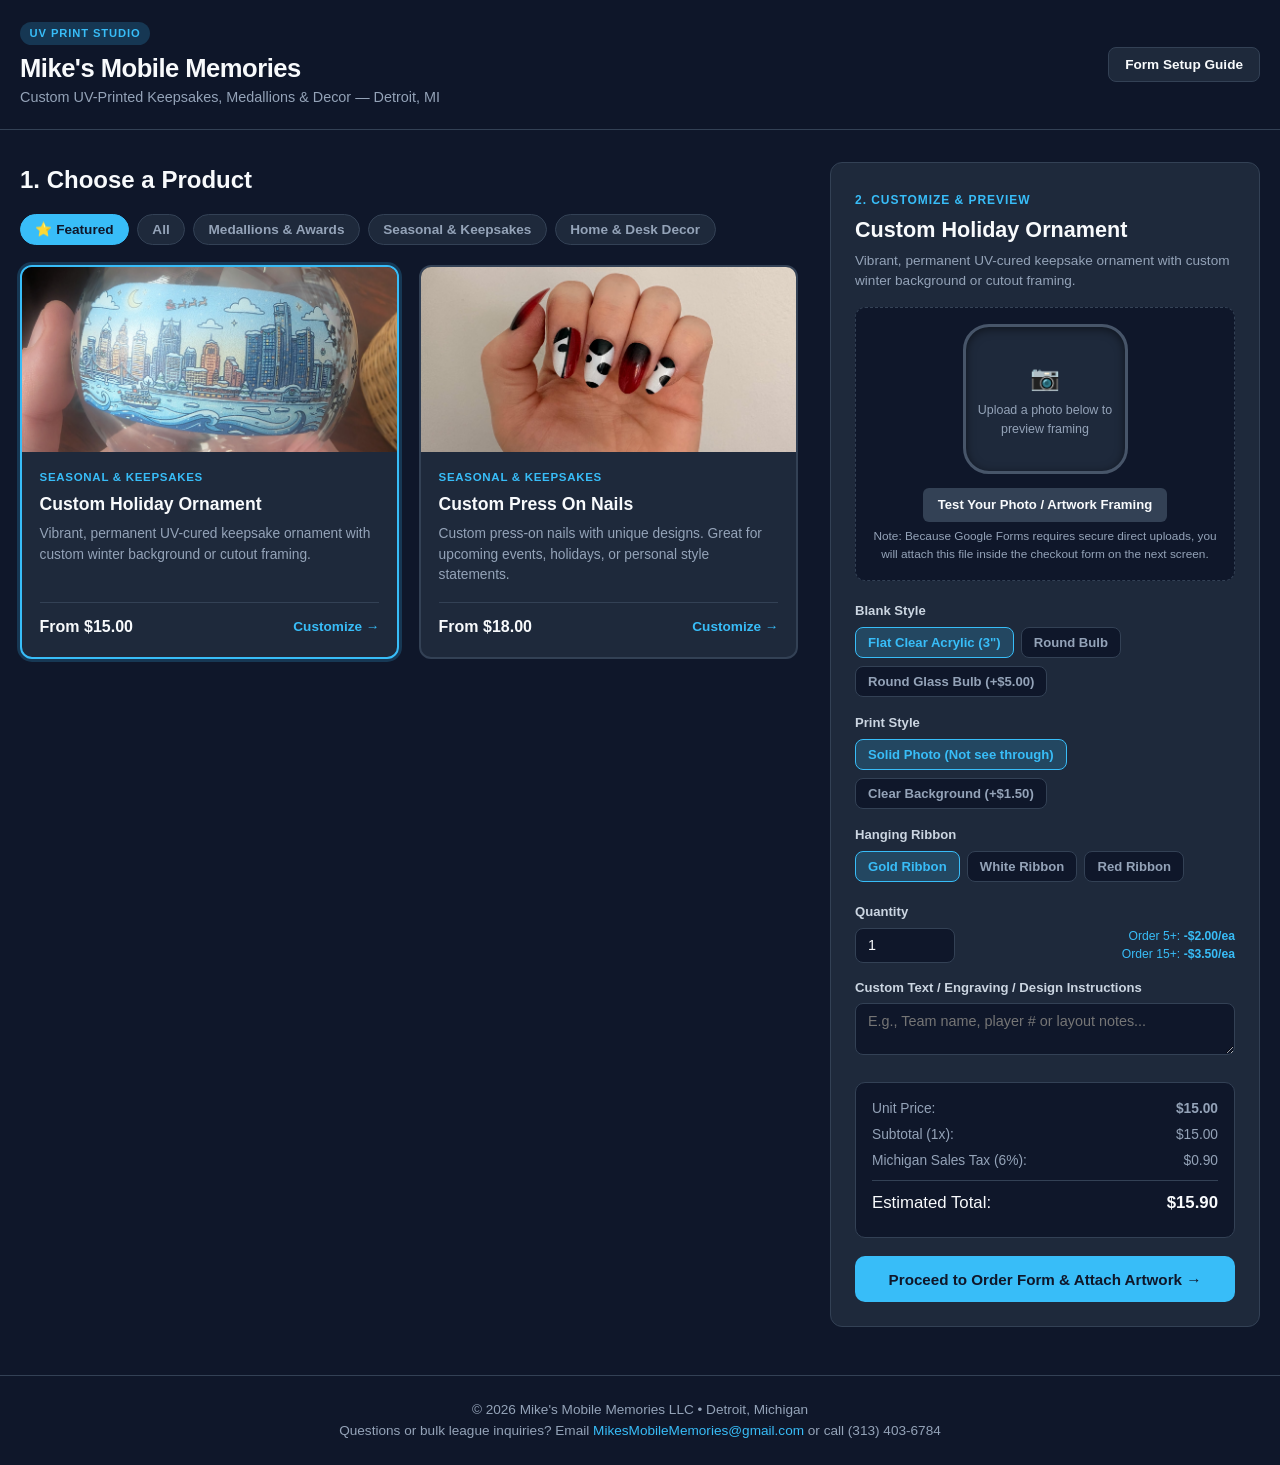
==== index.html @ 6a7f2d08 "First commit" ====
<!DOCTYPE html>
<html lang="en">
<head>
  <meta charset="UTF-8">
  <meta name="viewport" content="width=device-width, initial-scale=1.0">
  <title>Mike's Mobile Memories | Custom UV Printed Keepsakes & Awards</title>
  <link rel="stylesheet" href="./css/styles.css">
</head>
<body>
  <header class="site-header">
    <div class="container header-inner">
      <div class="brand">
        <span class="brand-badge">UV PRINT STUDIO</span>
        <h1>Mike's Mobile Memories</h1>
        <p class="tagline">Custom UV-Printed Keepsakes, Medallions & Decor — Detroit, MI</p>
      </div>
      <div class="header-actions">
        <button id="toggle-setup-btn" class="secondary-btn" type="button">Form Setup Guide</button>
      </div>
    </div>
  </header>

  <!-- Collapsible Setup Helper Banner for Mike -->
  <section id="setup-guide-drawer" class="setup-drawer hidden">
    <div class="container">
      <div class="setup-card">
        <div class="setup-header">
          <h2>Universal Google Form Setup Guide</h2>
          <button id="close-setup-btn" class="close-btn" type="button">&times;</button>
        </div>
        <p>This storefront uses a <strong>Universal 5-Field Mapping Strategy</strong>. Add new products in <code>data/catalog.js</code> anytime without ever editing your Google Form or HTML.</p>
        <ol class="setup-steps">
          <li>Create a Google Form with 5 <strong>Short Answer</strong> questions at the top: <em>Selected Product</em>, <em>Selected Options / Specs</em>, <em>Quantity</em>, <em>Estimated Price Summary</em>, and <em>Custom Notes</em>.</li>
          <li>Add a <strong>File Upload</strong> question below those so the customer can attach their high-res artwork, plus their Name, Email, and Phone.</li>
          <li>In your Google Form editor, click the <strong>three dots (top right) &rarr; Get pre-filled link</strong>, type dummy text into the 5 fields, click <strong>Get Link</strong>, and copy the <code>entry.XXXXXXX</code> IDs into <code>data/config.js</code>.</li>
        </ol>
      </div>
    </div>
  </section>

  <main class="container main-layout">
    <!-- Left Column: Product Catalog -->
    <section class="catalog-section">
      <div class="section-header">
        <h2>1. Choose a Product</h2>
        <div id="category-filters" class="filter-bar"></div>
      </div>
      <div id="product-grid" class="product-grid"></div>
    </section>

    <!-- Right Column: Sticky Interactive Customizer & Order Builder -->
    <aside class="customizer-sidebar">
      <div class="customizer-card">
        <div class="customizer-header">
          <span class="step-label">2. Customize &amp; Preview</span>
          <h2 id="customizer-title">Select a Product</h2>
          <p id="customizer-desc" class="customizer-desc"></p>
        </div>

        <!-- Live Photo Preview Frame -->
        <div class="preview-stage">
          <div id="artwork-preview-frame" class="preview-frame shape-circle">
            <img id="preview-img" src="" alt="Customer artwork preview" style="display: none;">
            <div id="preview-placeholder" class="preview-placeholder">
              <span class="preview-icon">&#128247;</span>
              <span id="preview-shape-label">Upload a photo below to preview framing</span>
            </div>
          </div>
          <div class="file-upload-wrapper">
            <label for="photo-upload" class="upload-label">
              <span>Test Your Photo / Artwork Framing</span>
              <input type="file" id="photo-upload" accept="image/*">
            </label>
            <button type="button" id="clear-photo-btn" class="text-btn" style="display: none;">Clear Photo</button>
          </div>
          <p class="upload-hint">Note: Because Google Forms requires secure direct uploads, you will attach this file inside the checkout form on the next screen.</p>
        </div>

        <!-- Dynamic Option Groups Injected from data/catalog.js -->
        <div id="dynamic-options-container" class="options-container"></div>

        <!-- Quantity & Custom Notes -->
        <div class="order-inputs">
          <div class="input-group qty-row">
            <div>
              <label for="qty-input">Quantity</label>
              <input type="number" id="qty-input" min="1" max="500" value="1">
            </div>
            <div id="bulk-tiers-hint" class="bulk-tiers-hint"></div>
          </div>

          <div class="input-group">
            <label for="custom-notes">Custom Text / Engraving / Design Instructions</label>
            <textarea id="custom-notes" rows="2" placeholder="E.g., Team name, player # or layout notes..."></textarea>
          </div>
        </div>

        <!-- Live Pricing Breakdown with 6% MI Sales Tax -->
        <div class="pricing-box">
          <div id="bulk-discount-badge" class="discount-badge" style="display: none;"></div>
          <div class="price-row">
            <span>Unit Price:</span>
            <strong id="unit-price-val">$0.00</strong>
          </div>
          <div class="price-row">
            <span>Subtotal (<span id="summary-qty">1</span>x):</span>
            <span id="subtotal-val">$0.00</span>
          </div>
          <div class="price-row">
            <span>Michigan Sales Tax (6%):</span>
            <span id="tax-val">$0.00</span>
          </div>
          <div class="price-row total-row">
            <span>Estimated Total:</span>
            <strong id="total-val">$0.00</strong>
          </div>
        </div>

        <button type="button" id="proceed-checkout-btn" class="checkout-btn">
          Proceed to Order Form &amp; Attach Artwork &rarr;
        </button>
      </div>
    </aside>
  </main>

  <footer class="site-footer">
    <div class="container footer-inner">
      <p>&copy; <span id="footer-year">2026</span> Mike's Mobile Memories LLC &bull; Detroit, Michigan</p>
      <p>Questions or bulk league inquiries? Email <a href="mailto:MikesMobileMemories@gmail.com">MikesMobileMemories@gmail.com</a> or call (313) 403-6784</p>
    </div>
  </footer>

  <script type="module" src="./js/app.js"></script>
</body>
</html>
---- css/styles.css ----
:root {
  --bg-dark: #0f172a;
  --bg-card: #1e293b;
  --bg-elevated: #334155;
  --text-main: #f8fafc;
  --text-muted: #94a3b8;
  --accent: #38bdf8;
  --accent-hover: #0284c7;
  --accent-glow: rgba(56, 189, 248, 0.2);
  --success: #22c55e;
  --border: #334155;
  --radius: 12px;
}

* {
  box-sizing: border-box;
  margin: 0;
  padding: 0;
}

body {
  font-family: -apple-system, BlinkMacSystemFont, "Segoe UI", Roboto, Helvetica, Arial, sans-serif;
  background-color: var(--bg-dark);
  color: var(--text-main);
  line-height: 1.5;
  min-height: 100vh;
  display: flex;
  flex-direction: column;
}

.container {
  max-width: 1280px;
  margin: 0 auto;
  padding: 0 1.25rem;
}

/* Header */
.site-header {
  background: rgba(15, 23, 42, 0.9);
  border-bottom: 1px solid var(--border);
  padding: 1.25rem 0;
  position: sticky;
  top: 0;
  z-index: 50;
  backdrop-filter: blur(8px);
}

.header-inner {
  display: flex;
  justify-content: space-between;
  align-items: center;
  flex-wrap: wrap;
  gap: 1rem;
}

.brand-badge {
  display: inline-block;
  font-size: 0.7rem;
  font-weight: 700;
  letter-spacing: 0.08em;
  color: var(--accent);
  background: var(--accent-glow);
  padding: 0.2rem 0.6rem;
  border-radius: 999px;
  margin-bottom: 0.25rem;
}

.brand h1 {
  font-size: 1.6rem;
  font-weight: 800;
  letter-spacing: -0.02em;
}

.tagline {
  color: var(--text-muted);
  font-size: 0.9rem;
}

.secondary-btn {
  background: var(--bg-card);
  color: var(--text-main);
  border: 1px solid var(--border);
  padding: 0.55rem 1rem;
  border-radius: 8px;
  font-size: 0.85rem;
  font-weight: 600;
  cursor: pointer;
  transition: all 0.15s ease;
}

.secondary-btn:hover {
  border-color: var(--accent);
  color: var(--accent);
}

/* Setup Guide Drawer */
.setup-drawer {
  background: #172554;
  border-bottom: 1px solid #1e40af;
  padding: 1.25rem 0;
}

.setup-drawer.hidden {
  display: none;
}

.setup-card {
  background: rgba(15, 23, 42, 0.65);
  border: 1px solid rgba(56, 189, 248, 0.3);
  border-radius: var(--radius);
  padding: 1.25rem;
}

.setup-header {
  display: flex;
  justify-content: space-between;
  align-items: center;
  margin-bottom: 0.5rem;
}

.setup-header h2 {
  font-size: 1.1rem;
  color: var(--accent);
}

.close-btn {
  background: none;
  border: none;
  color: var(--text-muted);
  font-size: 1.5rem;
  cursor: pointer;
}

.setup-steps {
  margin-top: 0.75rem;
  padding-left: 1.25rem;
  font-size: 0.9rem;
  color: #e2e8f0;
}

.setup-steps li {
  margin-bottom: 0.4rem;
}

code {
  background: var(--bg-dark);
  padding: 0.15rem 0.4rem;
  border-radius: 4px;
  color: var(--accent);
  font-size: 0.85em;
}

/* Main Grid Layout */
.main-layout {
  display: grid;
  grid-template-columns: 1fr 430px;
  gap: 2rem;
  padding-top: 2rem;
  padding-bottom: 3rem;
  flex: 1;
}

@media (max-width: 960px) {
  .main-layout {
    grid-template-columns: 1fr;
  }
}

/* Filter Bar */
.section-header {
  display: flex;
  justify-content: space-between;
  align-items: center;
  flex-wrap: wrap;
  gap: 1rem;
  margin-bottom: 1.25rem;
}

.filter-bar {
  display: flex;
  gap: 0.5rem;
  flex-wrap: wrap;
}

.filter-btn {
  background: var(--bg-card);
  color: var(--text-muted);
  border: 1px solid var(--border);
  padding: 0.4rem 0.9rem;
  border-radius: 999px;
  font-size: 0.85rem;
  font-weight: 600;
  cursor: pointer;
  transition: all 0.15s ease;
}

.filter-btn:hover {
  color: var(--text-main);
}

.filter-btn.active {
  background: var(--accent);
  color: var(--bg-dark);
  border-color: var(--accent);
}

/* Product Grid */
.product-grid {
  display: grid;
  grid-template-columns: repeat(auto-fill, minmax(260px, 1fr));
  gap: 1.25rem;
}

.product-card {
  background: var(--bg-card);
  border: 2px solid var(--border);
  border-radius: var(--radius);
  overflow: hidden;
  cursor: pointer;
  transition: transform 0.15s ease, border-color 0.15s ease, box-shadow 0.15s ease;
  display: flex;
  flex-direction: column;
}

.product-card:hover {
  transform: translateY(-2px);
  border-color: #64748b;
}

.product-card.selected {
  border-color: var(--accent);
  box-shadow: 0 0 0 3px var(--accent-glow);
}

.card-img {
  width: 100%;
  height: 185px;
  object-fit: cover;
  background: #0f172a;
}

.card-body {
  padding: 1.1rem;
  display: flex;
  flex-direction: column;
  flex: 1;
}

.category-badge {
  font-size: 0.72rem;
  text-transform: uppercase;
  letter-spacing: 0.06em;
  color: var(--accent);
  font-weight: 700;
  margin-bottom: 0.3rem;
}

.card-body h3 {
  font-size: 1.1rem;
  margin-bottom: 0.4rem;
}

.card-body p {
  color: var(--text-muted);
  font-size: 0.86rem;
  margin-bottom: 1rem;
  flex: 1;
}

.card-footer {
  display: flex;
  justify-content: space-between;
  align-items: center;
  padding-top: 0.75rem;
  border-top: 1px solid var(--border);
}

.price-tag {
  font-weight: 700;
  font-size: 1rem;
  color: var(--text-main);
}

.select-btn {
  background: transparent;
  color: var(--accent);
  border: none;
  font-weight: 600;
  font-size: 0.85rem;
  cursor: pointer;
}

/* Customizer Sidebar */
.customizer-sidebar {
  position: relative;
}

.customizer-card {
  background: var(--bg-card);
  border: 1px solid var(--border);
  border-radius: var(--radius);
  padding: 1.5rem;
  position: sticky;
  top: 5.5rem;
}

.step-label {
  font-size: 0.75rem;
  text-transform: uppercase;
  letter-spacing: 0.08em;
  color: var(--accent);
  font-weight: 700;
}

.customizer-header h2 {
  font-size: 1.35rem;
  margin-top: 0.2rem;
}

.customizer-desc {
  font-size: 0.85rem;
  color: var(--text-muted);
  margin-top: 0.25rem;
  margin-bottom: 1rem;
}

/* Live Artwork Preview Frame */
.preview-stage {
  background: var(--bg-dark);
  border: 1px dashed var(--border);
  border-radius: 10px;
  padding: 1rem;
  text-align: center;
  margin-bottom: 1.25rem;
}

.preview-frame {
  margin: 0 auto 0.85rem;
  background: #1e293b;
  border: 3px solid #475569;
  overflow: hidden;
  display: flex;
  align-items: center;
  justify-content: center;
  position: relative;
  box-shadow: inset 0 2px 10px rgba(0, 0, 0, 0.5);
  transition: all 0.25s ease;
}

.preview-frame.shape-circle {
  width: 155px;
  height: 155px;
  border-radius: 50%;
}

.preview-frame.shape-square {
  width: 155px;
  height: 155px;
  border-radius: 6px;
}

.preview-frame.shape-rounded {
  width: 165px;
  height: 150px;
  border-radius: 26px;
}

.preview-frame.shape-rect {
  width: 200px;
  height: 145px;
  border-radius: 6px;
}

#preview-img {
  width: 100%;
  height: 100%;
  object-fit: cover;
}

.preview-placeholder {
  padding: 0.75rem;
  color: var(--text-muted);
  font-size: 0.78rem;
  display: flex;
  flex-direction: column;
  align-items: center;
  gap: 0.35rem;
}

.preview-icon {
  font-size: 1.5rem;
}

.file-upload-wrapper {
  display: flex;
  justify-content: center;
  align-items: center;
  gap: 0.75rem;
  margin-bottom: 0.4rem;
}

.upload-label {
  display: inline-block;
  background: var(--bg-elevated);
  color: var(--text-main);
  padding: 0.45rem 0.9rem;
  border-radius: 6px;
  font-size: 0.82rem;
  font-weight: 600;
  cursor: pointer;
  transition: background 0.15s ease;
}

.upload-label:hover {
  background: #475569;
}

.upload-label input[type="file"] {
  display: none;
}

.text-btn {
  background: none;
  border: none;
  color: #f87171;
  font-size: 0.8rem;
  cursor: pointer;
  text-decoration: underline;
}

.upload-hint {
  font-size: 0.74rem;
  color: var(--text-muted);
}

/* Dynamic Option Groups */
.options-container {
  display: flex;
  flex-direction: column;
  gap: 1rem;
  margin-bottom: 1.25rem;
}

.option-group label {
  display: block;
  font-size: 0.82rem;
  font-weight: 700;
  color: #cbd5e1;
  margin-bottom: 0.4rem;
}

.choices-grid {
  display: flex;
  flex-wrap: wrap;
  gap: 0.45rem;
}

.choice-pill {
  background: var(--bg-dark);
  color: var(--text-muted);
  border: 1px solid var(--border);
  padding: 0.45rem 0.75rem;
  border-radius: 8px;
  font-size: 0.82rem;
  font-weight: 600;
  cursor: pointer;
  transition: all 0.15s ease;
}

.choice-pill:hover {
  border-color: #64748b;
  color: var(--text-main);
}

.choice-pill.active {
  background: var(--accent-glow);
  color: var(--accent);
  border-color: var(--accent);
}

/* Quantity & Notes */
.order-inputs {
  display: flex;
  flex-direction: column;
  gap: 0.9rem;
  margin-bottom: 1.25rem;
}

.input-group label {
  display: block;
  font-size: 0.82rem;
  font-weight: 700;
  color: #cbd5e1;
  margin-bottom: 0.35rem;
}

.qty-row {
  display: flex;
  align-items: flex-end;
  justify-content: space-between;
  gap: 1rem;
}

.bulk-tiers-hint {
  font-size: 0.76rem;
  color: var(--accent);
  text-align: right;
}

input[type="number"],
textarea {
  width: 100%;
  background: var(--bg-dark);
  border: 1px solid var(--border);
  color: var(--text-main);
  padding: 0.55rem 0.75rem;
  border-radius: 8px;
  font-size: 0.9rem;
  font-family: inherit;
}

input[type="number"] {
  width: 100px;
}

input[type="number"]:focus,
textarea:focus {
  outline: none;
  border-color: var(--accent);
}

/* Pricing Box */
.pricing-box {
  background: var(--bg-dark);
  border: 1px solid var(--border);
  border-radius: 10px;
  padding: 1rem;
  margin-bottom: 1.15rem;
}

.discount-badge {
  background: rgba(34, 197, 94, 0.15);
  color: var(--success);
  border: 1px solid rgba(34, 197, 94, 0.3);
  font-size: 0.76rem;
  font-weight: 700;
  padding: 0.25rem 0.6rem;
  border-radius: 6px;
  margin-bottom: 0.65rem;
}

.price-row {
  display: flex;
  justify-content: space-between;
  font-size: 0.86rem;
  color: var(--text-muted);
  margin-bottom: 0.35rem;
}

.total-row {
  border-top: 1px solid var(--border);
  padding-top: 0.55rem;
  margin-top: 0.55rem;
  font-size: 1.05rem;
  color: var(--text-main);
}

.checkout-btn {
  width: 100%;
  background: var(--accent);
  color: var(--bg-dark);
  border: none;
  padding: 0.9rem 1rem;
  border-radius: 10px;
  font-size: 0.95rem;
  font-weight: 800;
  cursor: pointer;
  transition: background 0.15s ease, transform 0.1s ease;
}

.checkout-btn:hover {
  background: var(--accent-hover);
  color: #fff;
}

/* Footer */
.site-footer {
  border-top: 1px solid var(--border);
  padding: 1.5rem 0;
  margin-top: auto;
  color: var(--text-muted);
  font-size: 0.85rem;
  text-align: center;
}

.site-footer a {
  color: var(--accent);
  text-decoration: none;
}
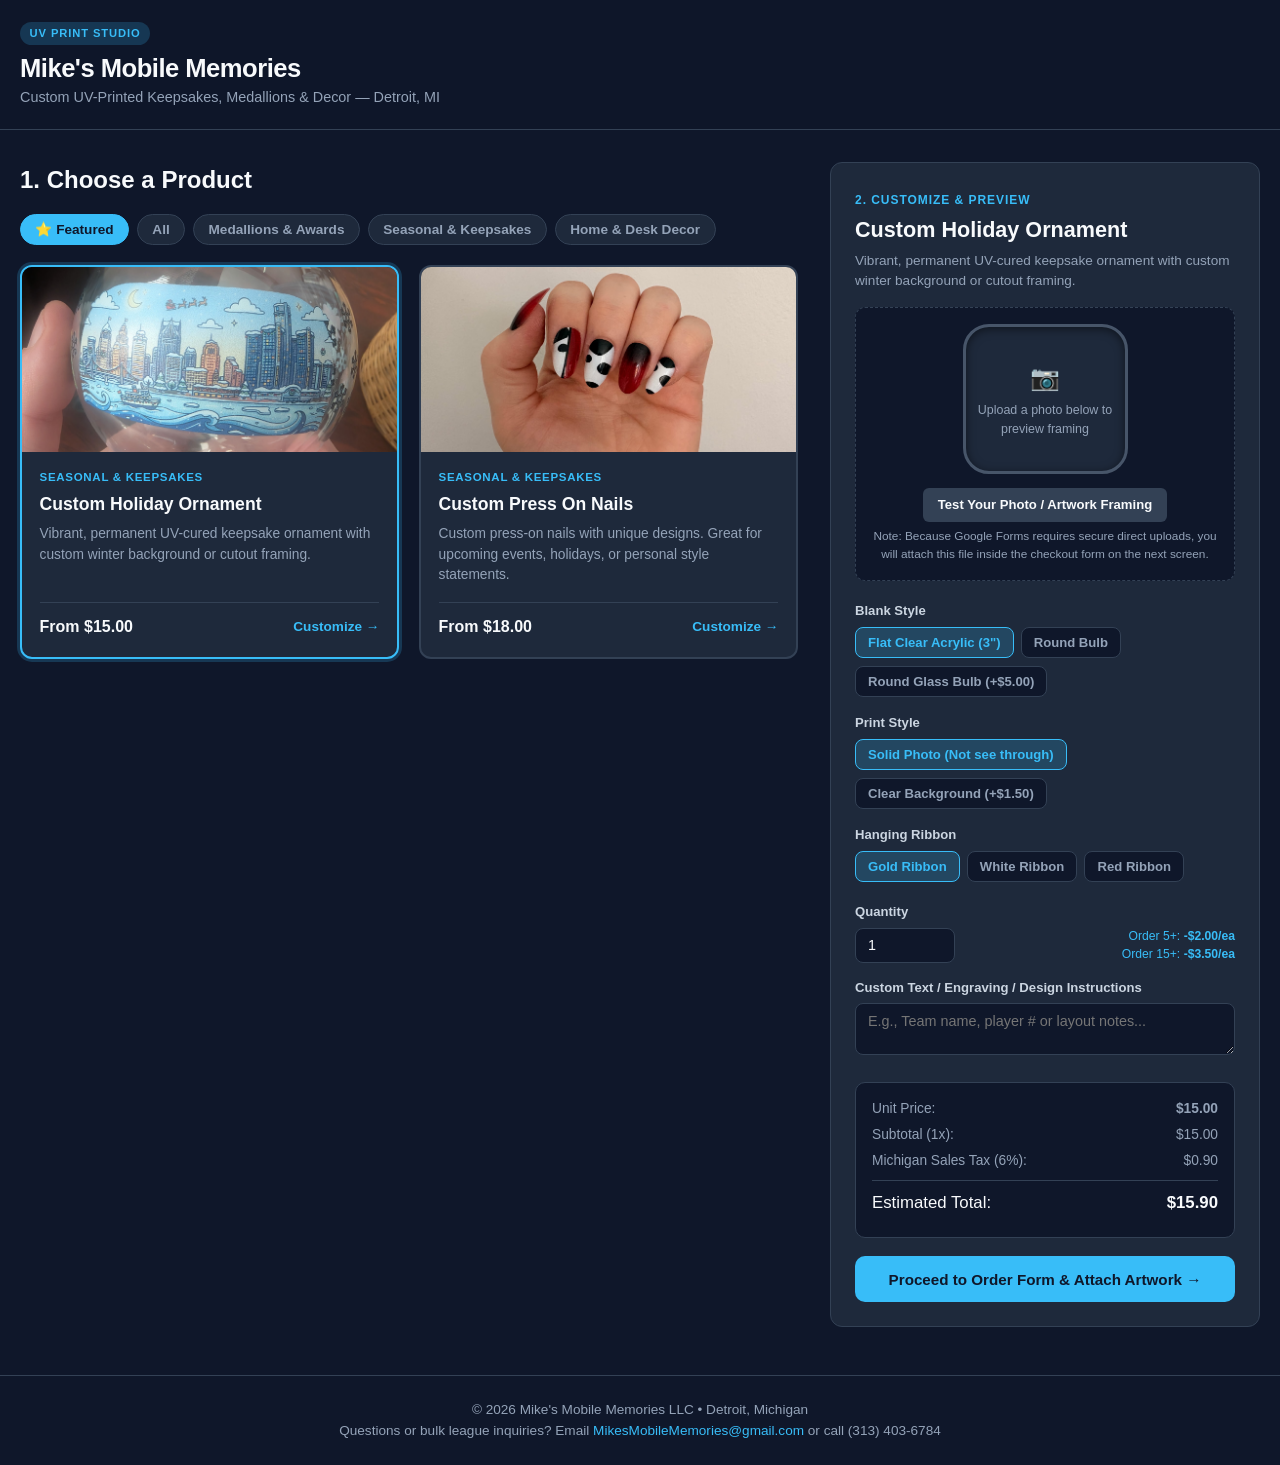
==== commit 877461a1: "Remove boiler plate and helpers" ====
--- a/index.html
+++ b/index.html
@@ -15,28 +15,9 @@
         <p class="tagline">Custom UV-Printed Keepsakes, Medallions & Decor — Detroit, MI</p>
       </div>
       <div class="header-actions">
-        <button id="toggle-setup-btn" class="secondary-btn" type="button">Form Setup Guide</button>
       </div>
     </div>
   </header>
-
-  <!-- Collapsible Setup Helper Banner for Mike -->
-  <section id="setup-guide-drawer" class="setup-drawer hidden">
-    <div class="container">
-      <div class="setup-card">
-        <div class="setup-header">
-          <h2>Universal Google Form Setup Guide</h2>
-          <button id="close-setup-btn" class="close-btn" type="button">&times;</button>
-        </div>
-        <p>This storefront uses a <strong>Universal 5-Field Mapping Strategy</strong>. Add new products in <code>data/catalog.js</code> anytime without ever editing your Google Form or HTML.</p>
-        <ol class="setup-steps">
-          <li>Create a Google Form with 5 <strong>Short Answer</strong> questions at the top: <em>Selected Product</em>, <em>Selected Options / Specs</em>, <em>Quantity</em>, <em>Estimated Price Summary</em>, and <em>Custom Notes</em>.</li>
-          <li>Add a <strong>File Upload</strong> question below those so the customer can attach their high-res artwork, plus their Name, Email, and Phone.</li>
-          <li>In your Google Form editor, click the <strong>three dots (top right) &rarr; Get pre-filled link</strong>, type dummy text into the 5 fields, click <strong>Get Link</strong>, and copy the <code>entry.XXXXXXX</code> IDs into <code>data/config.js</code>.</li>
-        </ol>
-      </div>
-    </div>
-  </section>
 
   <main class="container main-layout">
     <!-- Left Column: Product Catalog -->
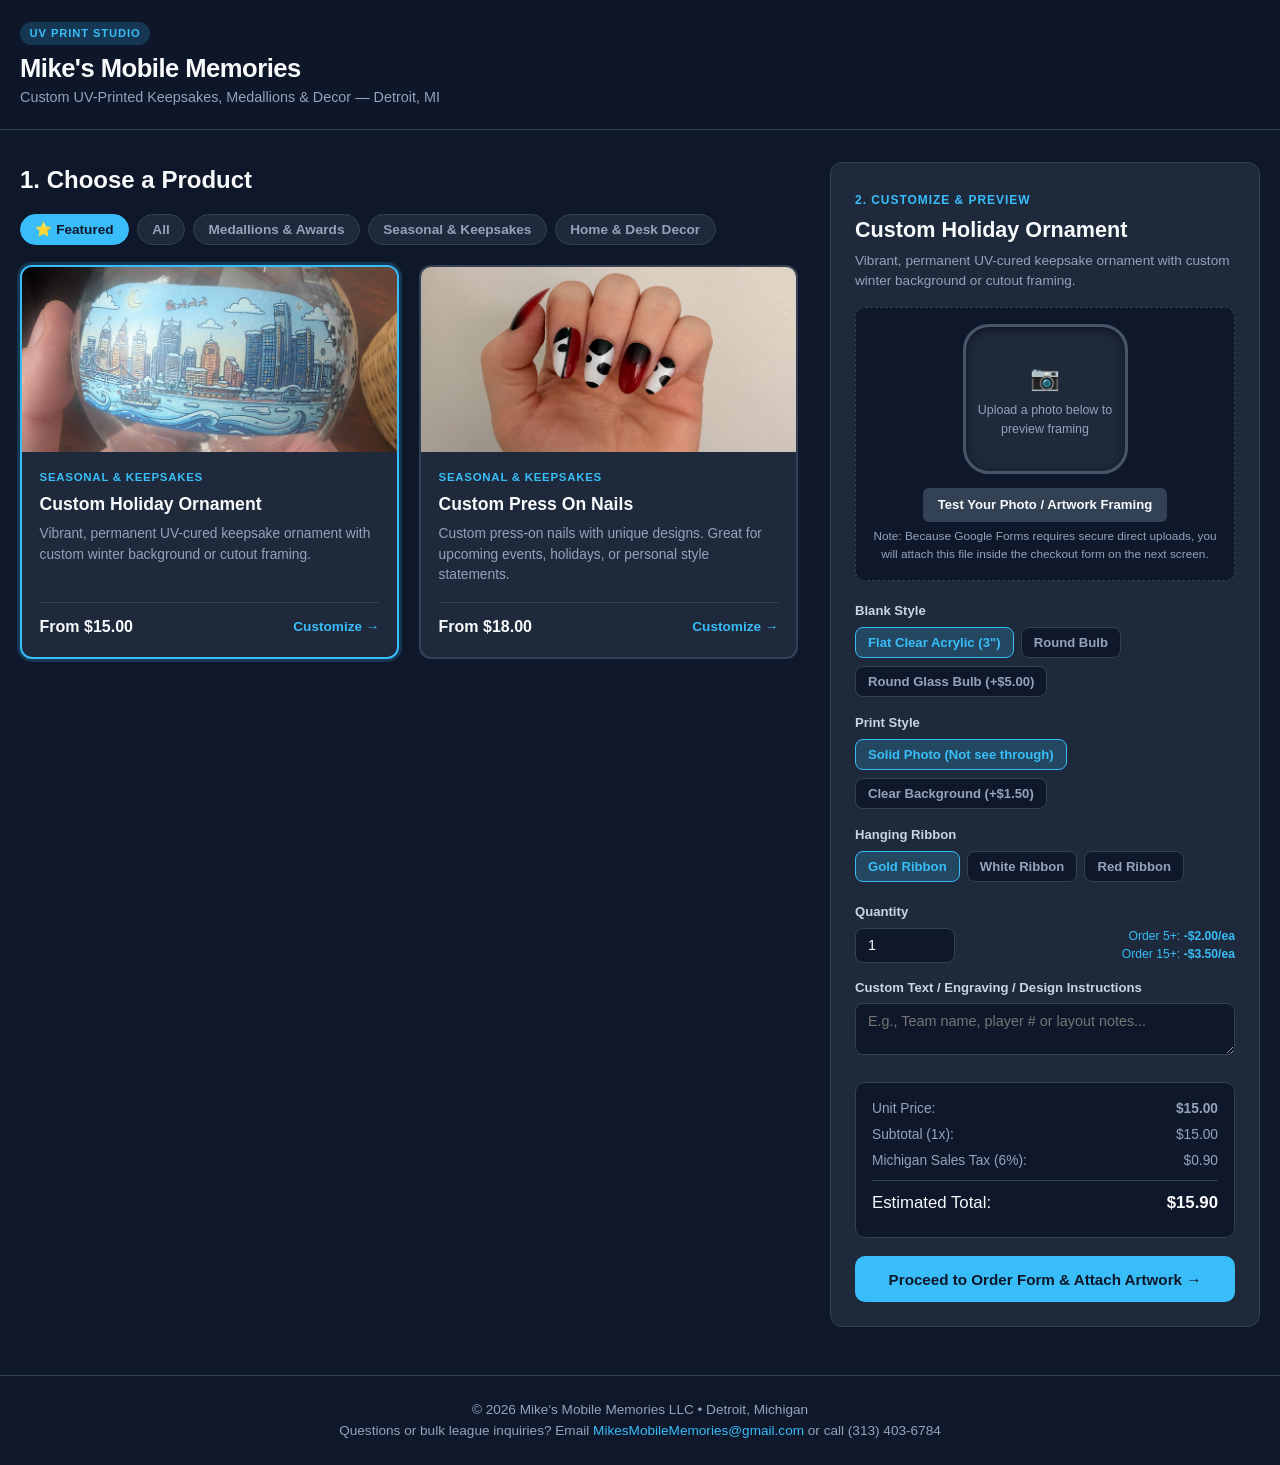
==== commit f7aaceec: "Update Fav Icon" ====
--- a/index.html
+++ b/index.html
@@ -5,6 +5,7 @@
   <meta name="viewport" content="width=device-width, initial-scale=1.0">
   <title>Mike's Mobile Memories | Custom UV Printed Keepsakes & Awards</title>
   <link rel="stylesheet" href="./css/styles.css">
+  <link rel="icon" type="image/jpeg" href="./assets/favicon.jpg">
 </head>
 <body>
   <header class="site-header">
